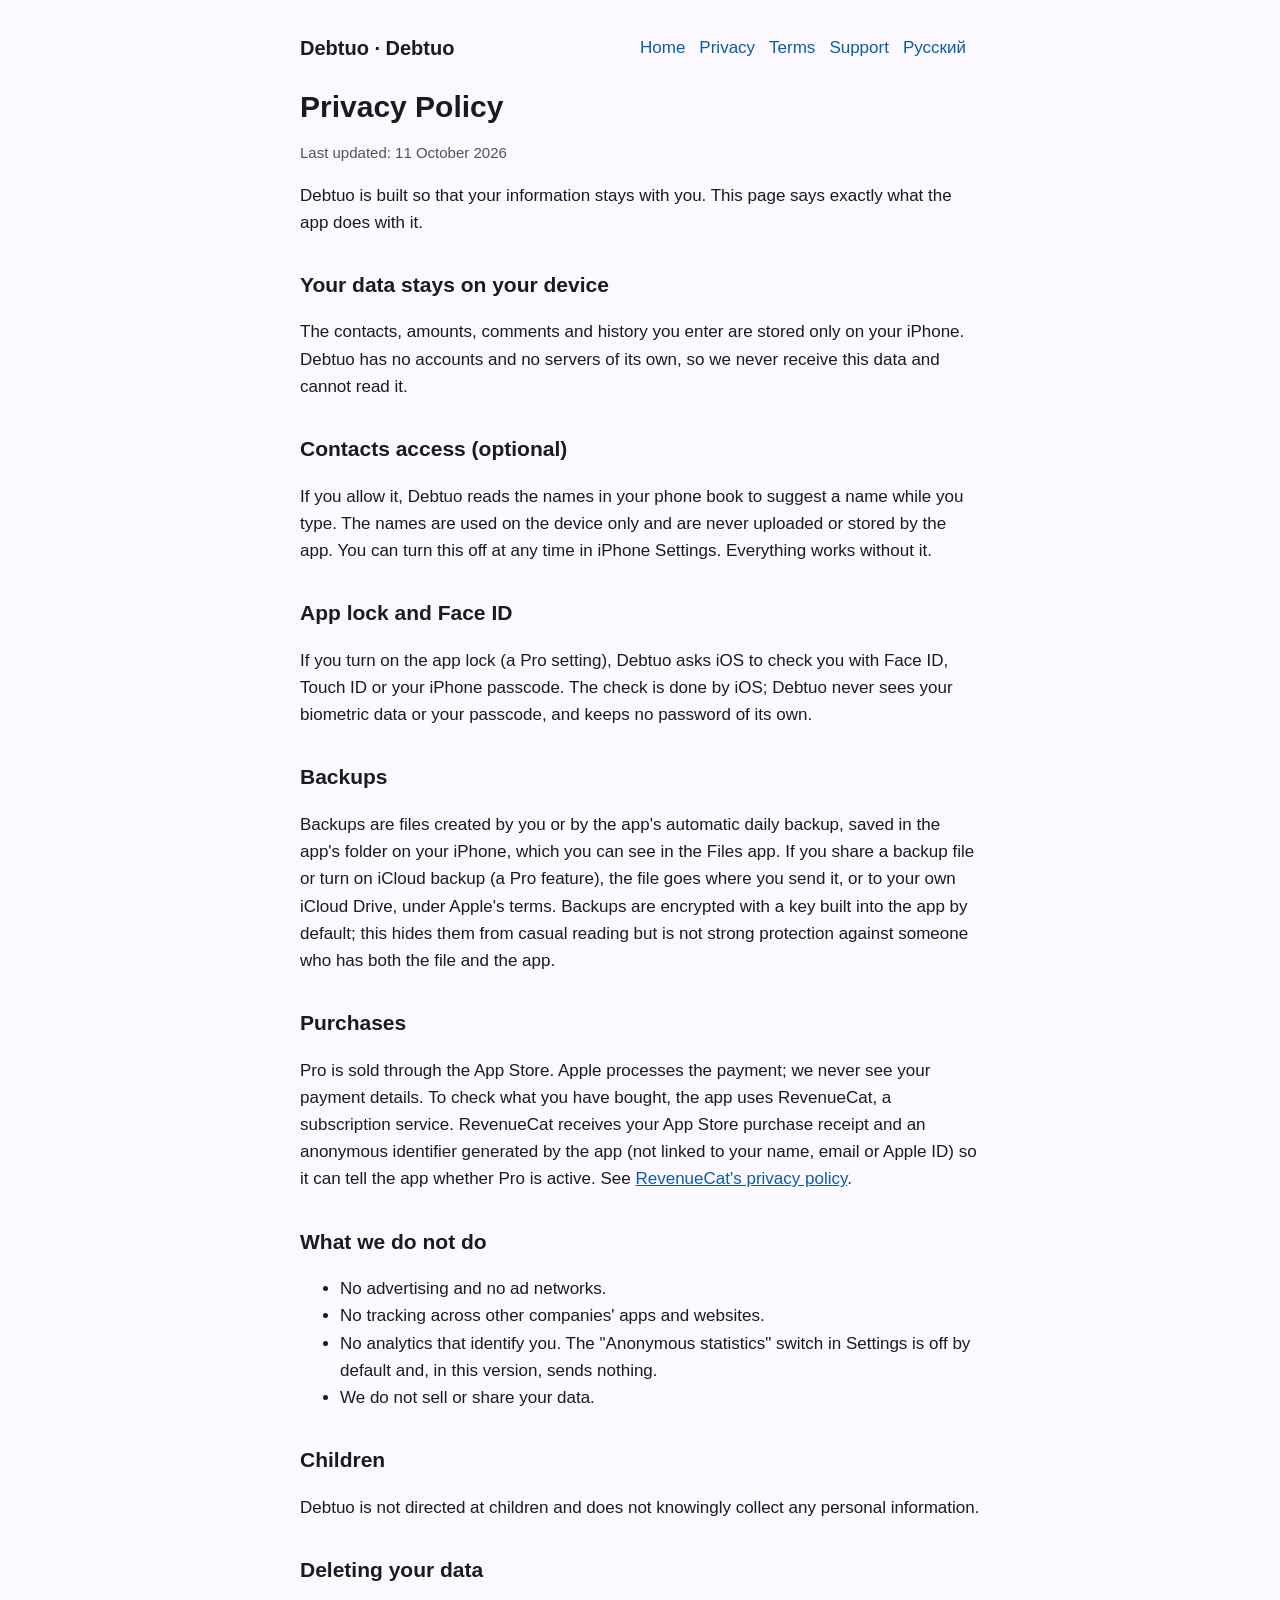
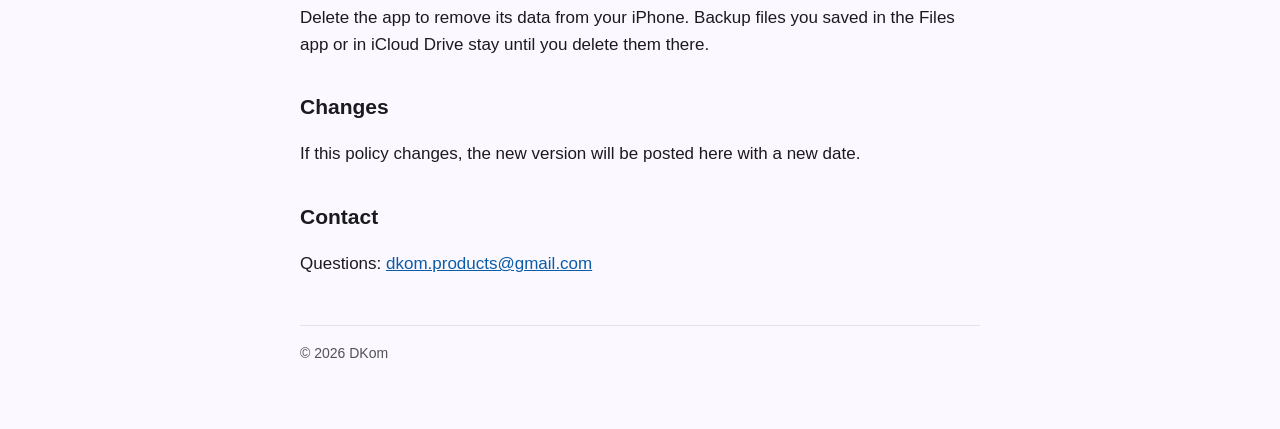
==== privacy.html @ 4da1e5df "Debtuo site: privacy, terms, support (en, ru)" ====
<!doctype html>
<html lang="en">
<head>
<meta charset="utf-8">
<meta name="viewport" content="width=device-width, initial-scale=1">
<title>Privacy Policy — Debtuo</title>
<link rel="stylesheet" href="style.css">
</head>
<body>
<main>
<header>
  <a class="logo" href="index.html">Debtuo · Debtuo</a>
  <nav><a href="index.html">Home</a><a href="privacy.html">Privacy</a><a href="terms.html">Terms</a><a href="support.html">Support</a><a href="ru/index.html">Русский</a></nav>
</header>
<h1>Privacy Policy</h1>
<p class="muted">Last updated: 11 October 2026</p>
<p>Debtuo is built so that your information stays with you. This page says exactly what the app does with it.</p>

<h2>Your data stays on your device</h2>
<p>The contacts, amounts, comments and history you enter are stored only on your iPhone. Debtuo has no accounts and no servers of its own, so we never receive this data and cannot read it.</p>

<h2>Contacts access (optional)</h2>
<p>If you allow it, Debtuo reads the names in your phone book to suggest a name while you type. The names are used on the device only and are never uploaded or stored by the app. You can turn this off at any time in iPhone Settings. Everything works without it.</p>

<h2>App lock and Face ID</h2>
<p>If you turn on the app lock (a Pro setting), Debtuo asks iOS to check you with Face ID, Touch ID or your iPhone passcode. The check is done by iOS; Debtuo never sees your biometric data or your passcode, and keeps no password of its own.</p>

<h2>Backups</h2>
<p>Backups are files created by you or by the app's automatic daily backup, saved in the app's folder on your iPhone, which you can see in the Files app. If you share a backup file or turn on iCloud backup (a Pro feature), the file goes where you send it, or to your own iCloud Drive, under Apple's terms. Backups are encrypted with a key built into the app by default; this hides them from casual reading but is not strong protection against someone who has both the file and the app.</p>

<h2>Purchases</h2>
<p>Pro is sold through the App Store. Apple processes the payment; we never see your payment details. To check what you have bought, the app uses RevenueCat, a subscription service. RevenueCat receives your App Store purchase receipt and an anonymous identifier generated by the app (not linked to your name, email or Apple ID) so it can tell the app whether Pro is active. See <a href="https://www.revenuecat.com/privacy">RevenueCat's privacy policy</a>.</p>

<h2>What we do not do</h2>
<ul>
<li>No advertising and no ad networks.</li>
<li>No tracking across other companies' apps and websites.</li>
<li>No analytics that identify you. The "Anonymous statistics" switch in Settings is off by default and, in this version, sends nothing.</li>
<li>We do not sell or share your data.</li>
</ul>

<h2>Children</h2>
<p>Debtuo is not directed at children and does not knowingly collect any personal information.</p>

<h2>Deleting your data</h2>
<p>Delete the app to remove its data from your iPhone. Backup files you saved in the Files app or in iCloud Drive stay until you delete them there.</p>

<h2>Changes</h2>
<p>If this policy changes, the new version will be posted here with a new date.</p>

<h2>Contact</h2>
<p>Questions: <a href="mailto:dkom.products@gmail.com">dkom.products@gmail.com</a></p>
<footer>© 2026 DKom</footer>
</main></body></html>
---- style.css ----
:root { --bg:#fbf8ff; --fg:#1b1b1f; --muted:#52525b; --brand:#0b5ca8; --line:#e4e4e7; --card:#ffffff; }
@media (prefers-color-scheme: dark) { :root { --bg:#121318; --fg:#e6e6ea; --muted:#a1a1aa; --brand:#9cc4ff; --line:#2a2b33; --card:#1b1c22; } }
* { box-sizing: border-box; }
body { margin:0; background:var(--bg); color:var(--fg); font:17px/1.6 -apple-system, BlinkMacSystemFont, "Segoe UI", Roboto, Helvetica, Arial, sans-serif; }
main { max-width: 720px; margin: 0 auto; padding: 32px 20px 64px; }
header { display:flex; align-items:center; justify-content:space-between; gap:12px; flex-wrap:wrap; margin-bottom: 24px; }
header a.logo { font-weight:700; font-size:20px; color:var(--fg); text-decoration:none; }
nav a { margin-right:14px; color:var(--brand); text-decoration:none; }
nav a:hover { text-decoration:underline; }
h1 { font-size:30px; line-height:1.25; margin: 8px 0 8px; }
h2 { font-size:21px; margin: 32px 0 8px; }
p, li { color:var(--fg); }
.muted { color:var(--muted); font-size:15px; }
a { color:var(--brand); }
.card { background:var(--card); border:1px solid var(--line); border-radius:14px; padding:16px 18px; margin:16px 0; }
footer { margin-top:48px; padding-top:16px; border-top:1px solid var(--line); color:var(--muted); font-size:14px; }
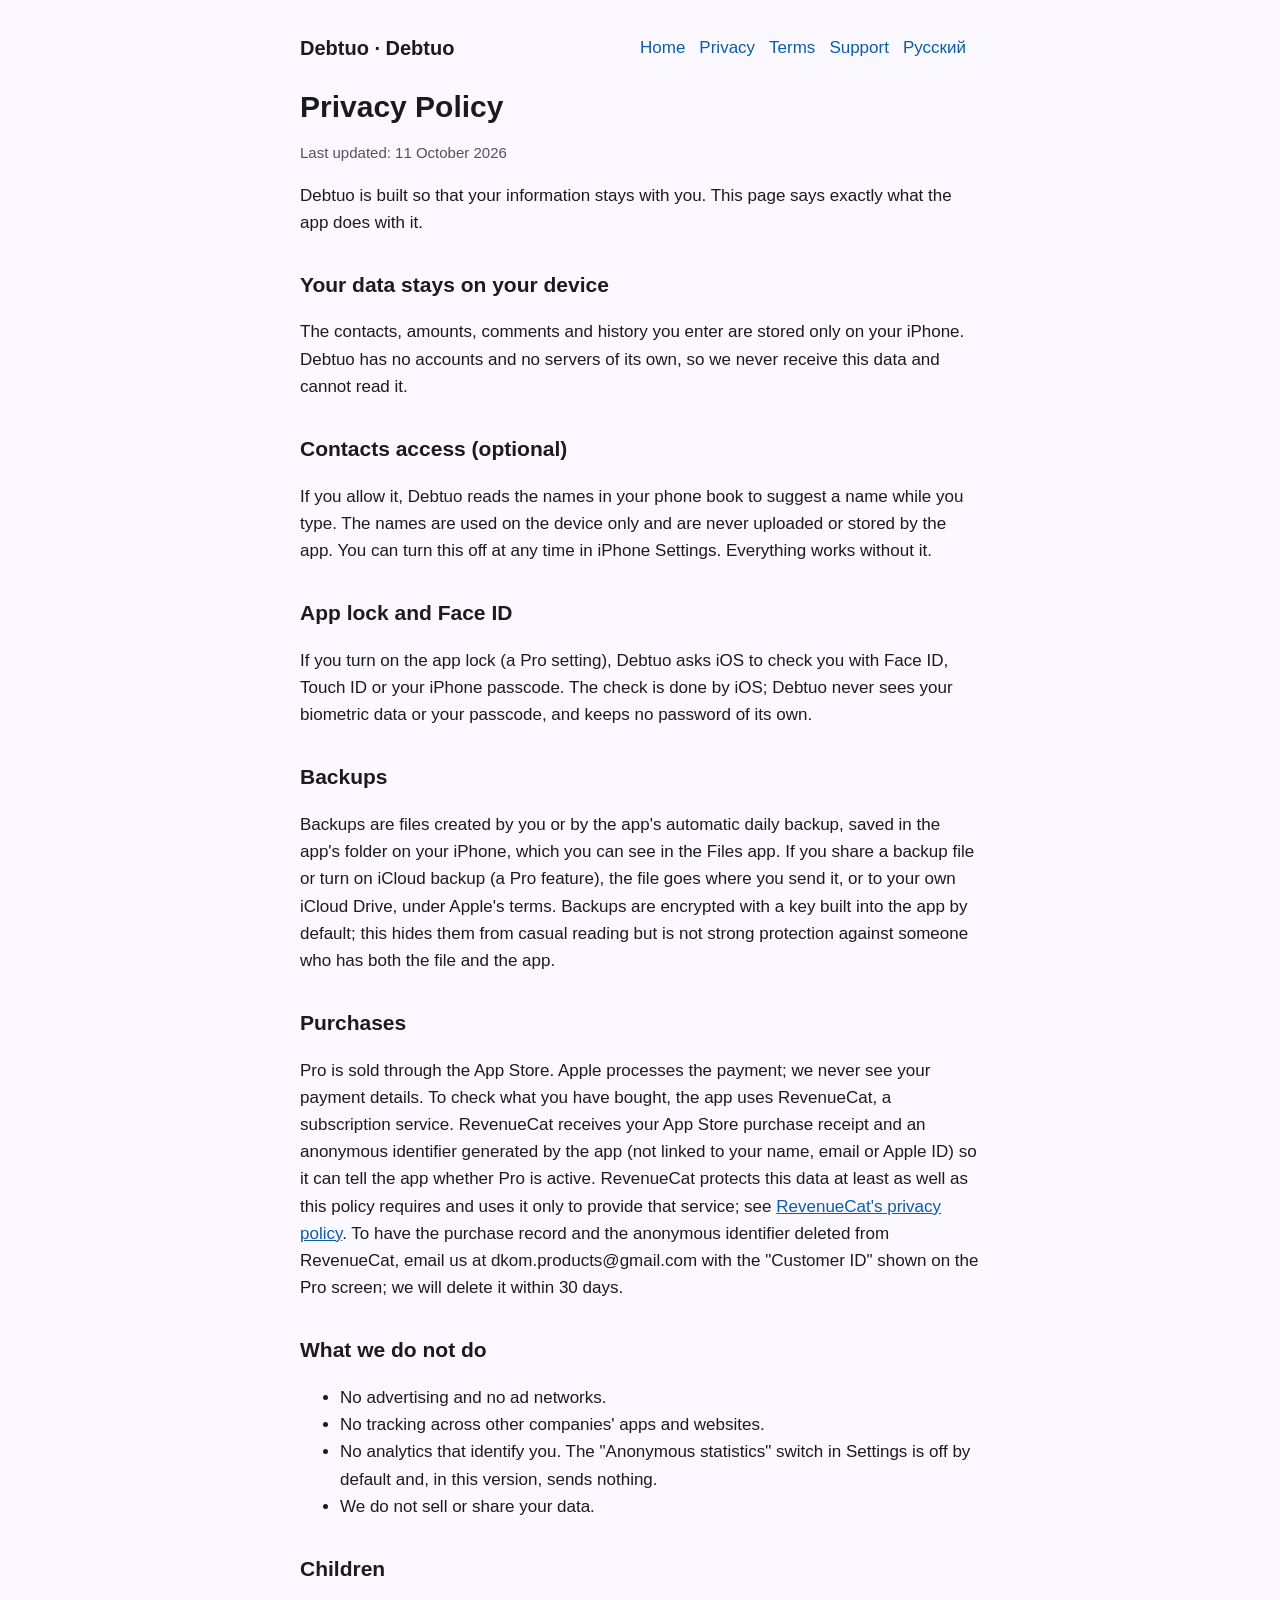
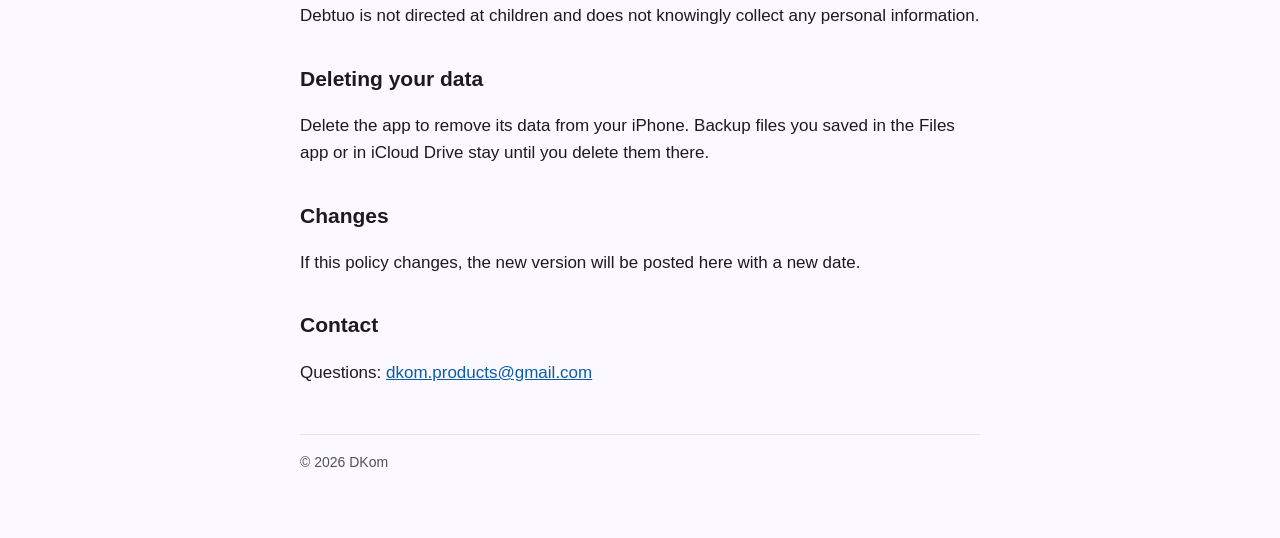
==== commit c9b6ccd5: "Privacy policy: RevenueCat protection and how to request deletion of the purchase record" ====
--- a/privacy.html
+++ b/privacy.html
@@ -29,7 +29,7 @@
 <p>Backups are files created by you or by the app's automatic daily backup, saved in the app's folder on your iPhone, which you can see in the Files app. If you share a backup file or turn on iCloud backup (a Pro feature), the file goes where you send it, or to your own iCloud Drive, under Apple's terms. Backups are encrypted with a key built into the app by default; this hides them from casual reading but is not strong protection against someone who has both the file and the app.</p>
 
 <h2>Purchases</h2>
-<p>Pro is sold through the App Store. Apple processes the payment; we never see your payment details. To check what you have bought, the app uses RevenueCat, a subscription service. RevenueCat receives your App Store purchase receipt and an anonymous identifier generated by the app (not linked to your name, email or Apple ID) so it can tell the app whether Pro is active. See <a href="https://www.revenuecat.com/privacy">RevenueCat's privacy policy</a>.</p>
+<p>Pro is sold through the App Store. Apple processes the payment; we never see your payment details. To check what you have bought, the app uses RevenueCat, a subscription service. RevenueCat receives your App Store purchase receipt and an anonymous identifier generated by the app (not linked to your name, email or Apple ID) so it can tell the app whether Pro is active. RevenueCat protects this data at least as well as this policy requires and uses it only to provide that service; see <a href="https://www.revenuecat.com/privacy">RevenueCat's privacy policy</a>. To have the purchase record and the anonymous identifier deleted from RevenueCat, email us at dkom.products@gmail.com with the "Customer ID" shown on the Pro screen; we will delete it within 30 days.</p>
 
 <h2>What we do not do</h2>
 <ul>
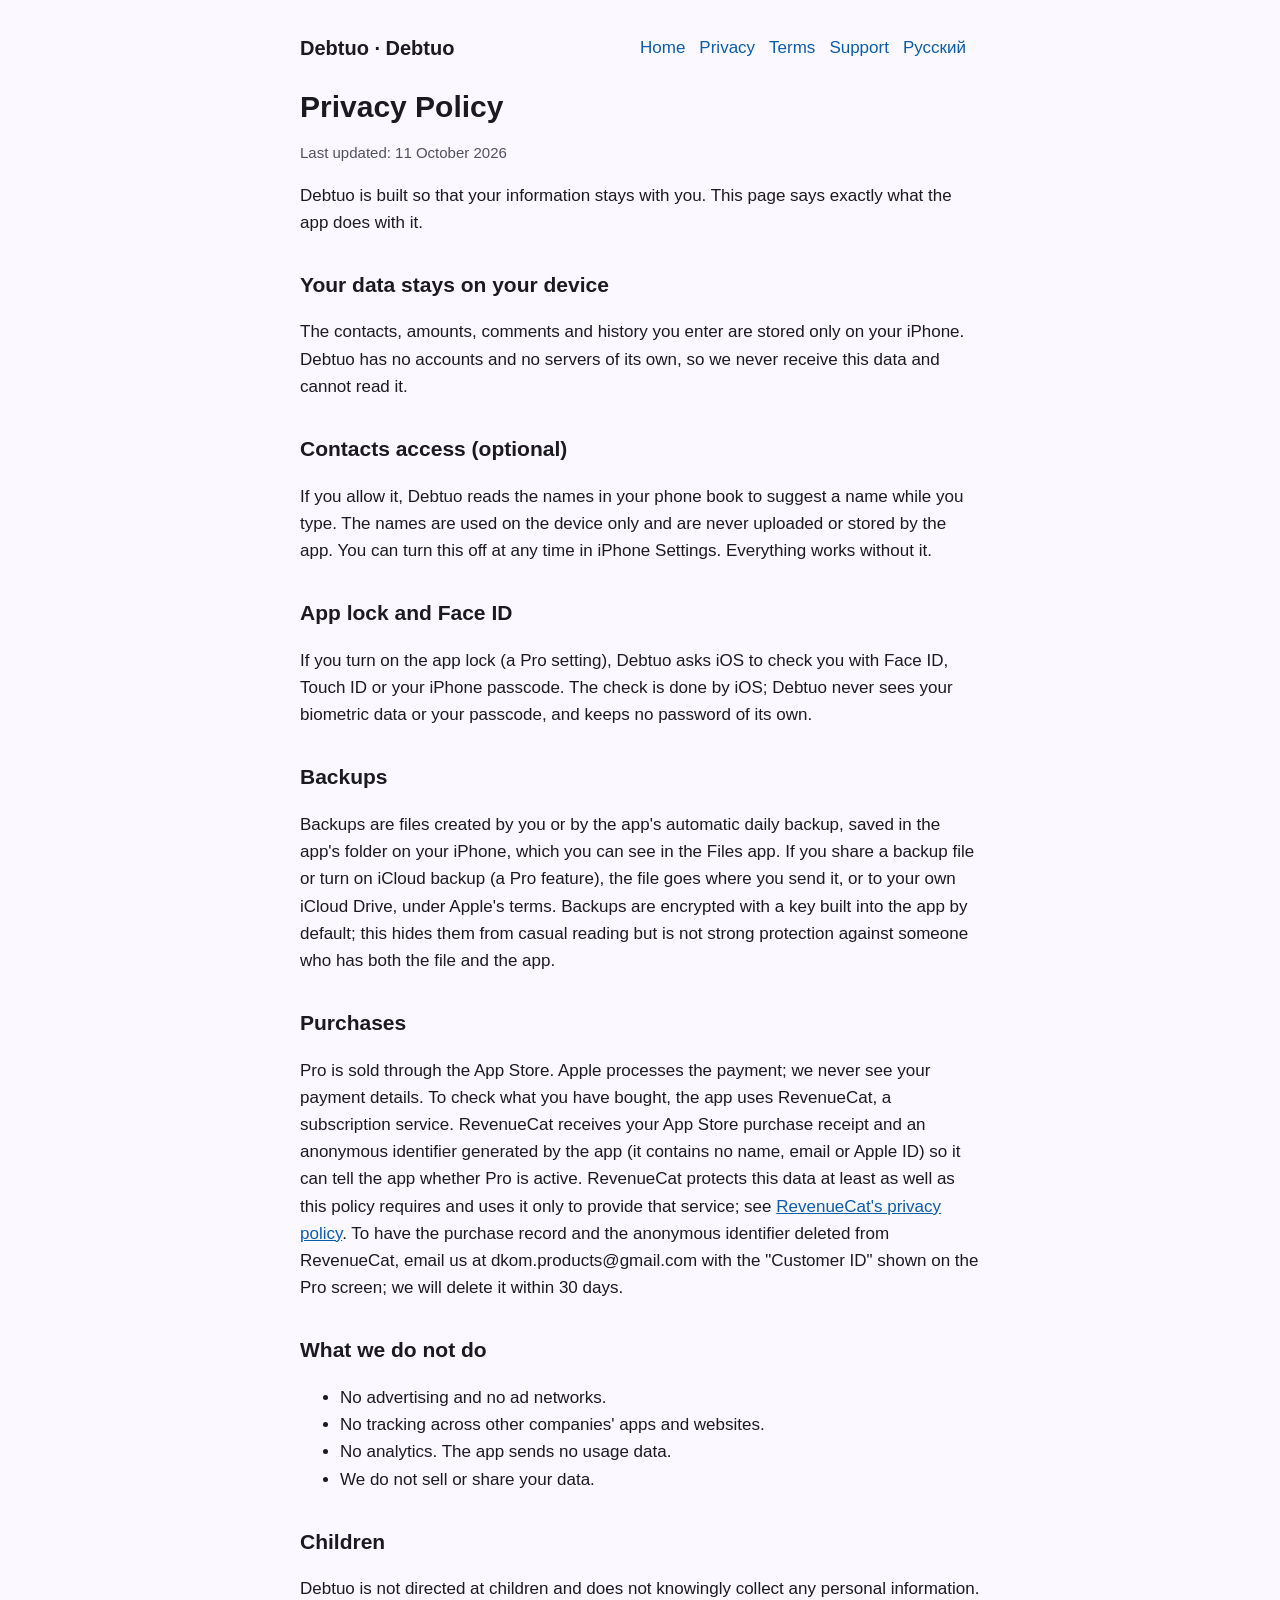
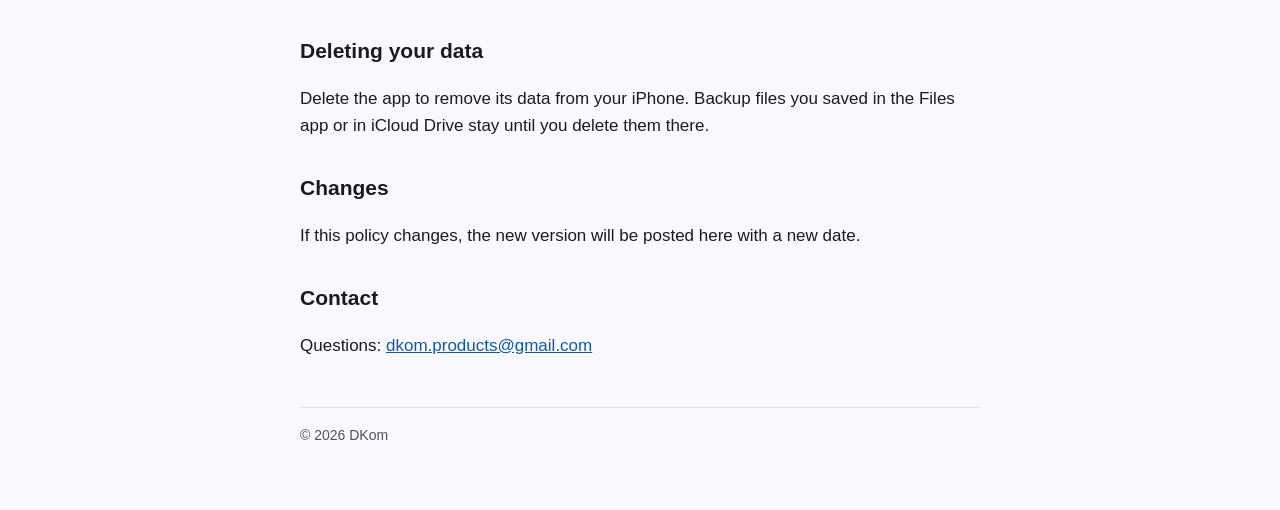
==== commit 5794901b: "Privacy policy: no statistics switch any more; identifier wording" ====
--- a/privacy.html
+++ b/privacy.html
@@ -29,13 +29,13 @@
 <p>Backups are files created by you or by the app's automatic daily backup, saved in the app's folder on your iPhone, which you can see in the Files app. If you share a backup file or turn on iCloud backup (a Pro feature), the file goes where you send it, or to your own iCloud Drive, under Apple's terms. Backups are encrypted with a key built into the app by default; this hides them from casual reading but is not strong protection against someone who has both the file and the app.</p>
 
 <h2>Purchases</h2>
-<p>Pro is sold through the App Store. Apple processes the payment; we never see your payment details. To check what you have bought, the app uses RevenueCat, a subscription service. RevenueCat receives your App Store purchase receipt and an anonymous identifier generated by the app (not linked to your name, email or Apple ID) so it can tell the app whether Pro is active. RevenueCat protects this data at least as well as this policy requires and uses it only to provide that service; see <a href="https://www.revenuecat.com/privacy">RevenueCat's privacy policy</a>. To have the purchase record and the anonymous identifier deleted from RevenueCat, email us at dkom.products@gmail.com with the "Customer ID" shown on the Pro screen; we will delete it within 30 days.</p>
+<p>Pro is sold through the App Store. Apple processes the payment; we never see your payment details. To check what you have bought, the app uses RevenueCat, a subscription service. RevenueCat receives your App Store purchase receipt and an anonymous identifier generated by the app (it contains no name, email or Apple ID) so it can tell the app whether Pro is active. RevenueCat protects this data at least as well as this policy requires and uses it only to provide that service; see <a href="https://www.revenuecat.com/privacy">RevenueCat's privacy policy</a>. To have the purchase record and the anonymous identifier deleted from RevenueCat, email us at dkom.products@gmail.com with the "Customer ID" shown on the Pro screen; we will delete it within 30 days.</p>
 
 <h2>What we do not do</h2>
 <ul>
 <li>No advertising and no ad networks.</li>
 <li>No tracking across other companies' apps and websites.</li>
-<li>No analytics that identify you. The "Anonymous statistics" switch in Settings is off by default and, in this version, sends nothing.</li>
+<li>No analytics. The app sends no usage data.</li>
 <li>We do not sell or share your data.</li>
 </ul>
 
